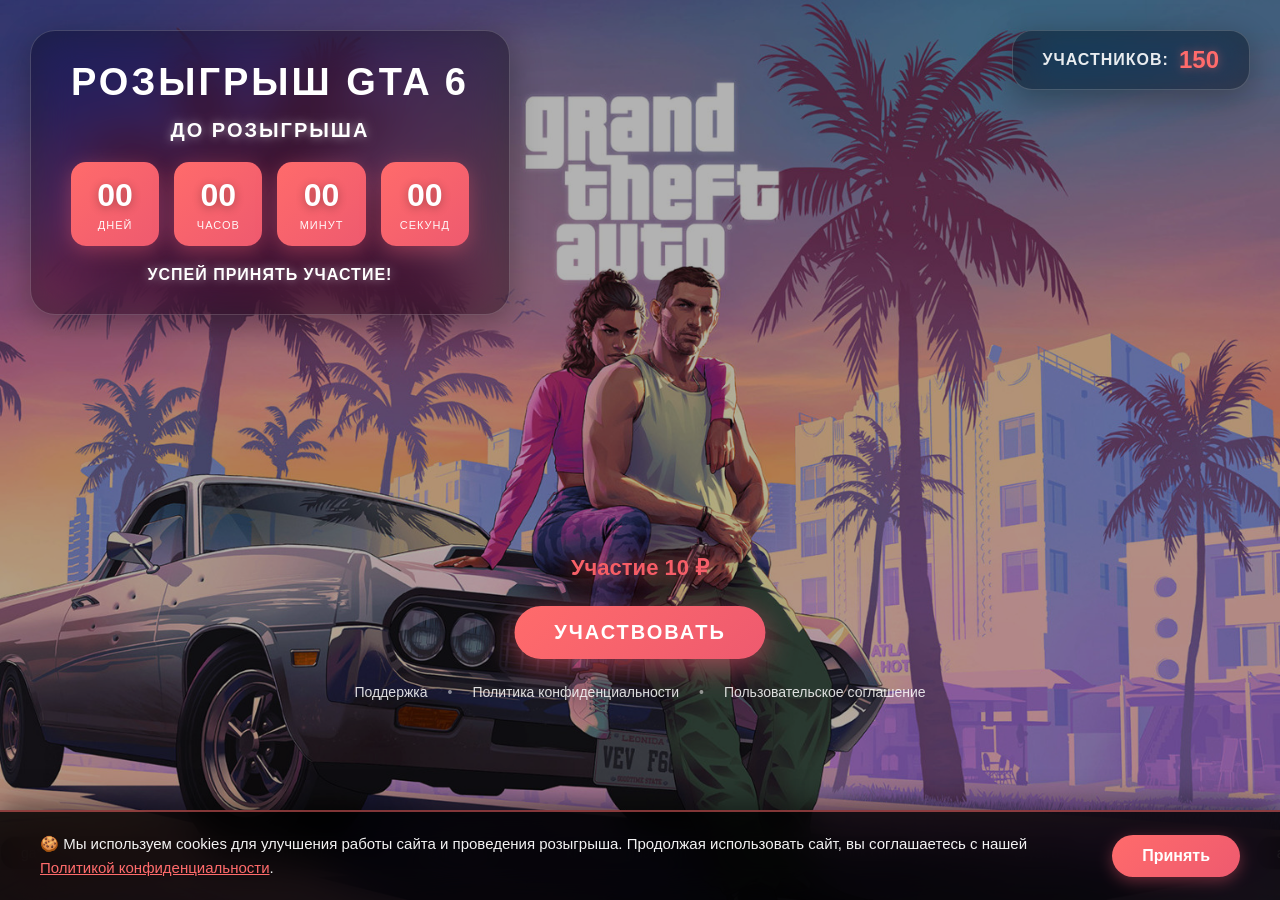
==== index.html @ ddca16e7 "Add files via upload" ====
<!DOCTYPE html>
<html lang="ru">
<head>
    <meta charset="UTF-8">
    <meta name="viewport" content="width=device-width, initial-scale=1.0">
    <title>Розыгрыш GTA 6 - Участвуй и выигрывай!</title>
    <link rel="stylesheet" href="style.css">
</head>
<body>
    <!-- Фон на весь экран -->
    <div class="background-image"></div>
    
    <!-- Заголовок и таймер вверху слева -->
    <div class="timer-section">
        <h1>Розыгрыш GTA 6</h1>
        <h2>До розыгрыша</h2>
        <div class="timer">
            <div class="timer-block">
                <span id="days" class="timer-value">00</span>
                <span class="timer-label">Дней</span>
            </div>
            <div class="timer-block">
                <span id="hours" class="timer-value">00</span>
                <span class="timer-label">Часов</span>
            </div>
            <div class="timer-block">
                <span id="minutes" class="timer-value">00</span>
                <span class="timer-label">Минут</span>
            </div>
            <div class="timer-block">
                <span id="seconds" class="timer-value">00</span>
                <span class="timer-label">Секунд</span>
            </div>
        </div>
        <p class="timer-subtitle">Успей принять участие!</p>
    </div>
    
    <!-- Счётчик участников вверху справа -->
    <div class="participants-header">
        <span class="participants-label">Участников:</span>
        <span class="participants-count" id="participantsCount">150</span>
    </div>
    
    <!-- Кнопка по центру -->
    <div class="main-section">
        <div class="floating-text">Участие 10 ₽</div>
        <a href="https://boomai.ru/pay9?ref=RB2UJSNW" target="_blank" class="participate-btn">Участвовать</a>
        
        <!-- Ссылки на документы -->
        <div class="footer-links">
            <a href="support.html" target="_blank">Поддержка</a>
            <span class="separator">•</span>
            <a href="privacy.html" target="_blank">Политика конфиденциальности</a>
            <span class="separator">•</span>
            <a href="terms.html" target="_blank">Пользовательское соглашение</a>
        </div>
    </div>
    
    <!-- Почты летят горизонтально внизу -->
    <div class="emails-ticker">
        <div class="emails-track" id="emailsTrack"></div>
    </div>

    <!-- Модальное окно для участия -->
    <div id="modal" class="modal">
        <div class="modal-content">
            <span class="close">&times;</span>
            <h2>Принять участие в розыгрыше</h2>
            <form id="participateForm">
                <input type="email" id="emailInput" placeholder="Введите ваш email" required>
                <button type="submit">Отправить</button>
            </form>
        </div>
    </div>

    <!-- Уведомление о Cookies -->
    <div id="cookieNotice" class="cookie-notice">
        <div class="cookie-content">
            <p class="cookie-text">🍪 Мы используем cookies для улучшения работы сайта и проведения розыгрыша. Продолжая использовать сайт, вы соглашаетесь с нашей <a href="privacy.html" target="_blank">Политикой конфиденциальности</a>.</p>
            <button id="acceptCookies" class="cookie-btn">Принять</button>
        </div>
    </div>

    <script src="script.js"></script>
</body>
</html>
---- style.css ----
* {
    margin: 0;
    padding: 0;
    box-sizing: border-box;
}

body {
    font-family: 'Segoe UI', Tahoma, Geneva, Verdana, sans-serif;
    min-height: 100vh;
    overflow: hidden;
    position: relative;
}

/* Фон на весь экран */
.background-image {
    position: fixed;
    top: 0;
    left: 0;
    width: 100%;
    height: 100%;
    background-image: url('photo_553590.jpg');
    background-size: cover;
    background-position: center;
    background-repeat: no-repeat;
    z-index: 1;
}

.background-image::after {
    content: '';
    position: absolute;
    top: 0;
    left: 0;
    width: 100%;
    height: 100%;
    background: rgba(0, 0, 0, 0.3);
    z-index: 2;
}

/* Таймер - слева вверху */
.timer-section {
    position: fixed;
    top: 30px;
    left: 30px;
    background: rgba(0, 0, 0, 0.4);
    backdrop-filter: blur(20px) saturate(180%);
    -webkit-backdrop-filter: blur(20px) saturate(180%);
    padding: 30px 40px;
    border-radius: 25px;
    box-shadow: 0 8px 32px rgba(0, 0, 0, 0.3);
    z-index: 10;
    border: 1px solid rgba(255, 255, 255, 0.18);
}

.timer-section h1 {
    color: #ffffff;
    font-size: 38px;
    margin-bottom: 15px;
    text-transform: uppercase;
    letter-spacing: 3px;
    text-shadow: none;
    font-weight: 900;
    text-align: center;
}

/* Кнопка по центру */
.main-section {
    position: fixed;
    top: 70%;
    left: 50%;
    transform: translate(-50%, -50%);
    text-align: center;
    z-index: 10;
}

/* Плавающий текст над кнопкой */
.floating-text {
    color: #ffffff;
    font-size: 22px;
    font-weight: 700;
    margin-bottom: 25px;
    text-shadow: 0 0 20px rgba(255, 107, 107, 0.8), 0 0 40px rgba(255, 107, 107, 0.5);
    animation: floatAround 6s ease-in-out infinite;
    background: linear-gradient(135deg, #ff6b6b 0%, #ee5a6f 50%, #ff6b6b 100%);
    background-size: 200% 200%;
    -webkit-background-clip: text;
    -webkit-text-fill-color: transparent;
    background-clip: text;
    animation: floatAround 6s ease-in-out infinite, gradientShift 3s ease infinite;
}

@keyframes floatAround {
    0% {
        transform: translate(0, 0);
    }
    25% {
        transform: translate(15px, -10px);
    }
    50% {
        transform: translate(-10px, -15px);
    }
    75% {
        transform: translate(-15px, 10px);
    }
    100% {
        transform: translate(0, 0);
    }
}

@keyframes gradientShift {
    0% {
        background-position: 0% 50%;
    }
    50% {
        background-position: 100% 50%;
    }
    100% {
        background-position: 0% 50%;
    }
}

.participate-btn {
    background: linear-gradient(135deg, #ff6b6b 0%, #ee5a6f 100%);
    color: white;
    border: none;
    padding: 15px 40px;
    font-size: 20px;
    font-weight: bold;
    border-radius: 50px;
    cursor: pointer;
    box-shadow: 0 8px 30px rgba(238, 90, 111, 0.6);
    transition: all 0.3s ease;
    text-transform: uppercase;
    letter-spacing: 2px;
    text-decoration: none;
    display: inline-block;
}

.participate-btn:hover {
    transform: translateY(-5px) scale(1.05);
    box-shadow: 0 12px 40px rgba(238, 90, 111, 0.8);
}

.participate-btn:active {
    transform: translateY(-2px) scale(1.02);
}

/* Ссылки под кнопкой */
.footer-links {
    margin-top: 20px;
    display: flex;
    align-items: center;
    justify-content: center;
    gap: 10px;
    flex-wrap: wrap;
}

.footer-links a {
    color: rgba(255, 255, 255, 0.85);
    text-decoration: none;
    font-size: 14px;
    transition: all 0.3s ease;
    padding: 5px 10px;
}

.footer-links a:hover {
    color: #ff6b6b;
    text-shadow: 0 0 10px rgba(255, 107, 107, 0.5);
}

.footer-links .separator {
    color: rgba(255, 255, 255, 0.5);
    font-size: 14px;
}

.timer-section h2 {
    color: #ffffff;
    font-size: 20px;
    margin-bottom: 20px;
    text-align: center;
    text-transform: uppercase;
    letter-spacing: 2px;
    text-shadow: 0 0 10px rgba(255, 255, 255, 0.5);
}

.timer {
    display: grid;
    grid-template-columns: repeat(4, 1fr);
    gap: 15px;
    margin-bottom: 20px;
}

.timer-block {
    background: linear-gradient(135deg, #ff6b6b 0%, #ee5a6f 100%);
    padding: 15px 12px;
    border-radius: 15px;
    text-align: center;
    display: flex;
    flex-direction: column;
    box-shadow: 0 5px 20px rgba(238, 90, 111, 0.4);
    min-width: 80px;
}

.timer-value {
    font-size: 32px;
    font-weight: bold;
    color: white;
    text-shadow: 0 2px 10px rgba(0, 0, 0, 0.3);
}

.timer-label {
    font-size: 11px;
    color: rgba(255, 255, 255, 0.95);
    margin-top: 5px;
    text-transform: uppercase;
    letter-spacing: 1px;
}

.timer-subtitle {
    text-align: center;
    color: #ffffff;
    font-weight: 600;
    font-size: 16px;
    text-transform: uppercase;
    letter-spacing: 1px;
    text-shadow: 0 0 10px rgba(255, 255, 255, 0.5);
}

/* Почты летят горизонтально внизу */
.emails-ticker {
    position: fixed;
    bottom: 30px;
    left: 0;
    width: 100%;
    z-index: 10;
    padding: 0;
    overflow: hidden;
}

.participants-header {
    position: fixed;
    top: 30px;
    right: 30px;
    background: rgba(0, 0, 0, 0.4);
    backdrop-filter: blur(20px) saturate(180%);
    -webkit-backdrop-filter: blur(20px) saturate(180%);
    border: 1px solid rgba(255, 255, 255, 0.18);
    padding: 15px 30px;
    display: inline-flex;
    align-items: center;
    gap: 10px;
    border-radius: 20px;
    box-shadow: 0 8px 32px rgba(0, 0, 0, 0.3);
    z-index: 10;
}

.participants-label {
    color: rgba(255, 255, 255, 0.9);
    font-size: 16px;
    font-weight: 600;
    text-transform: uppercase;
    letter-spacing: 1px;
}

.participants-count {
    color: #ff6b6b;
    font-size: 24px;
    font-weight: 900;
    text-shadow: 0 0 10px rgba(255, 107, 107, 0.5);
    transition: transform 0.2s ease;
}

.emails-track {
    display: flex;
    gap: 20px;
    animation: scroll 60s linear infinite;
    white-space: nowrap;
    will-change: transform;
}

@keyframes scroll {
    0% {
        transform: translateX(0);
    }
    100% {
        transform: translateX(-50%);
    }
}

.email-item {
    padding: 8px 20px;
    font-size: 14px;
    color: rgba(255, 255, 255, 0.9);
    display: inline-block;
    font-weight: 500;
    background: rgba(0, 0, 0, 0.4);
    backdrop-filter: blur(20px) saturate(180%);
    -webkit-backdrop-filter: blur(20px) saturate(180%);
    border: 1px solid rgba(255, 255, 255, 0.18);
    border-radius: 15px;
    box-shadow: 0 4px 16px rgba(0, 0, 0, 0.2);
    flex-shrink: 0;
}

/* Модальное окно */
.modal {
    display: none;
    position: fixed;
    z-index: 1000;
    left: 0;
    top: 0;
    width: 100%;
    height: 100%;
    background-color: rgba(0, 0, 0, 0.8);
    backdrop-filter: blur(10px);
}

.modal-content {
    background: linear-gradient(135deg, #1a1a1a 0%, #2d2d2d 100%);
    margin: 10% auto;
    padding: 40px;
    border-radius: 25px;
    width: 90%;
    max-width: 500px;
    box-shadow: 0 10px 50px rgba(0, 0, 0, 0.7);
    position: relative;
    border: 2px solid rgba(255, 255, 255, 0.2);
}

.close {
    color: #ffffff;
    float: right;
    font-size: 32px;
    font-weight: bold;
    cursor: pointer;
    line-height: 20px;
    transition: all 0.3s ease;
}

.close:hover {
    color: #ff6b6b;
    transform: rotate(90deg);
}

.modal-content h2 {
    color: #ffffff;
    margin-bottom: 25px;
    text-align: center;
    font-size: 28px;
    text-transform: uppercase;
    letter-spacing: 2px;
}

#participateForm {
    display: flex;
    flex-direction: column;
    gap: 20px;
}

#emailInput {
    padding: 15px 20px;
    font-size: 16px;
    border: 2px solid rgba(255, 255, 255, 0.3);
    border-radius: 10px;
    transition: all 0.3s;
    background: rgba(255, 255, 255, 0.1);
    color: #ffffff;
}

#emailInput::placeholder {
    color: rgba(255, 255, 255, 0.5);
}

#emailInput:focus {
    outline: none;
    border-color: #ff6b6b;
    background: rgba(255, 255, 255, 0.15);
}

#participateForm button {
    background: linear-gradient(135deg, #ff6b6b 0%, #ee5a6f 100%);
    color: white;
    border: none;
    padding: 15px;
    font-size: 18px;
    font-weight: bold;
    border-radius: 10px;
    cursor: pointer;
    transition: all 0.3s ease;
    text-transform: uppercase;
    letter-spacing: 1px;
}

#participateForm button:hover {
    transform: translateY(-3px);
    box-shadow: 0 8px 25px rgba(238, 90, 111, 0.6);
}

/* Адаптивность */
@media (max-width: 1200px) {
    .timer-section {
        padding: 25px 30px;
    }
    
    .timer-section h1 {
        font-size: 32px;
    }
    
    .timer-block {
        min-width: 70px;
    }
    
    .participants-header {
        padding: 12px 25px;
        top: 20px;
        right: 20px;
    }
}

@media (max-width: 968px) {
    .timer-section {
        padding: 20px;
        top: 20px;
        left: 20px;
        right: auto;
        max-width: calc(100% - 40px);
    }
    
    .timer-section h1 {
        font-size: 24px;
        margin-bottom: 12px;
    }
    
    .timer-section h2 {
        font-size: 16px;
        margin-bottom: 15px;
    }
    
    .timer {
        grid-template-columns: repeat(4, 1fr);
        gap: 10px;
    }
    
    .timer-block {
        padding: 12px 8px;
        min-width: auto;
    }
    
    .timer-value {
        font-size: 24px;
    }
    
    .timer-label {
        font-size: 10px;
    }
    
    .timer-subtitle {
        font-size: 14px;
    }
    
    .main-section {
        top: 65%;
    }
    
    .floating-text {
        font-size: 18px;
        margin-bottom: 20px;
    }
    
    .participate-btn {
        padding: 14px 35px;
        font-size: 18px;
    }
    
    .footer-links {
        margin-top: 15px;
    }
    
    .footer-links a {
        font-size: 12px;
        padding: 4px 8px;
    }
    
    .footer-links .separator {
        font-size: 12px;
    }
    
    .participants-header {
        padding: 10px 20px;
        top: 20px;
        right: 20px;
    }
    
    .participants-label {
        font-size: 13px;
    }
    
    .participants-count {
        font-size: 20px;
    }
    
    .email-item {
        font-size: 12px;
        padding: 6px 15px;
    }
    
    .emails-ticker {
        bottom: 20px;
    }
}

@media (max-width: 600px) {
    .timer-section {
        padding: 15px;
        top: 15px;
        left: 15px;
        max-width: calc(100% - 30px);
    }
    
    .timer-section h1 {
        font-size: 20px;
        margin-bottom: 10px;
        letter-spacing: 1px;
    }
    
    .timer-section h2 {
        font-size: 14px;
        margin-bottom: 12px;
    }
    
    .timer {
        grid-template-columns: repeat(4, 1fr);
        gap: 8px;
    }
    
    .timer-block {
        padding: 10px 6px;
    }
    
    .timer-value {
        font-size: 20px;
    }
    
    .timer-label {
        font-size: 9px;
        margin-top: 4px;
    }
    
    .timer-subtitle {
        font-size: 12px;
    }
    
    .main-section {
        top: 60%;
    }
    
    .floating-text {
        font-size: 16px;
        margin-bottom: 15px;
    }
    
    .participate-btn {
        padding: 12px 30px;
        font-size: 16px;
        letter-spacing: 1px;
    }
    
    .footer-links {
        margin-top: 12px;
        gap: 8px;
    }
    
    .footer-links a {
        font-size: 11px;
        padding: 3px 6px;
    }
    
    .footer-links .separator {
        font-size: 11px;
    }
    
    .participants-header {
        padding: 8px 15px;
        top: 15px;
        right: 15px;
    }
    
    .participants-label {
        font-size: 11px;
    }
    
    .participants-count {
        font-size: 18px;
    }
    
    .email-item {
        font-size: 11px;
        padding: 6px 12px;
    }
    
    .emails-ticker {
        bottom: 15px;
    }
}

@media (max-width: 400px) {
    .timer-section {
        padding: 12px;
        top: 10px;
        left: 10px;
        max-width: calc(100% - 20px);
    }
    
    .timer-section h1 {
        font-size: 18px;
        margin-bottom: 8px;
    }
    
    .timer-section h2 {
        font-size: 12px;
        margin-bottom: 10px;
    }
    
    .timer {
        grid-template-columns: repeat(2, 1fr);
        gap: 8px;
    }
    
    .timer-block {
        padding: 10px 8px;
    }
    
    .timer-value {
        font-size: 22px;
    }
    
    .timer-label {
        font-size: 9px;
    }
    
    .timer-subtitle {
        font-size: 11px;
    }
    
    .main-section {
        top: 55%;
    }
    
    .floating-text {
        font-size: 14px;
        margin-bottom: 12px;
    }
    
    .participate-btn {
        padding: 11px 25px;
        font-size: 15px;
    }
    
    .footer-links {
        margin-top: 10px;
        gap: 5px;
    }
    
    .footer-links a {
        font-size: 10px;
        padding: 3px 5px;
    }
    
    .footer-links .separator {
        font-size: 10px;
    }
    
    .participants-header {
        padding: 7px 12px;
        top: 10px;
        right: 10px;
    }
    
    .participants-label {
        font-size: 10px;
    }
    
    .participants-count {
        font-size: 16px;
    }
    
    .email-item {
        font-size: 10px;
        padding: 5px 10px;
    }
    
    .emails-ticker {
        bottom: 10px;
    }
    
    .emails-track {
        gap: 15px;
    }
}

/* Уведомление о Cookies */
.cookie-notice {
    position: fixed;
    bottom: 0;
    left: 0;
    right: 0;
    background: rgba(0, 0, 0, 0.85);
    backdrop-filter: blur(20px) saturate(180%);
    -webkit-backdrop-filter: blur(20px) saturate(180%);
    padding: 20px;
    box-shadow: 0 -5px 30px rgba(0, 0, 0, 0.5);
    z-index: 1000;
    border-top: 2px solid rgba(255, 107, 107, 0.5);
    display: none;
    animation: slideUp 0.4s ease-out;
}

.cookie-notice.show {
    display: block;
}

@keyframes slideUp {
    from {
        transform: translateY(100%);
        opacity: 0;
    }
    to {
        transform: translateY(0);
        opacity: 1;
    }
}

.cookie-content {
    max-width: 1200px;
    margin: 0 auto;
    display: flex;
    align-items: center;
    justify-content: space-between;
    gap: 20px;
    flex-wrap: wrap;
}

.cookie-text {
    color: rgba(255, 255, 255, 0.95);
    font-size: 15px;
    line-height: 1.6;
    flex: 1;
    min-width: 250px;
}

.cookie-text a {
    color: #ff6b6b;
    text-decoration: underline;
    transition: color 0.3s ease;
}

.cookie-text a:hover {
    color: #ff8585;
}

.cookie-btn {
    background: linear-gradient(135deg, #ff6b6b 0%, #ee5a6f 100%);
    color: white;
    border: none;
    padding: 12px 30px;
    font-size: 16px;
    font-weight: bold;
    border-radius: 25px;
    cursor: pointer;
    transition: all 0.3s ease;
    box-shadow: 0 4px 15px rgba(238, 90, 111, 0.4);
}

.cookie-btn:hover {
    transform: translateY(-2px);
    box-shadow: 0 6px 20px rgba(238, 90, 111, 0.6);
}

.cookie-btn:active {
    transform: translateY(0);
}

@media (max-width: 600px) {
    .cookie-content {
        flex-direction: column;
        text-align: center;
    }
    
    .cookie-text {
        font-size: 14px;
    }
    
    .cookie-btn {
        width: 100%;
        padding: 14px 30px;
    }
}
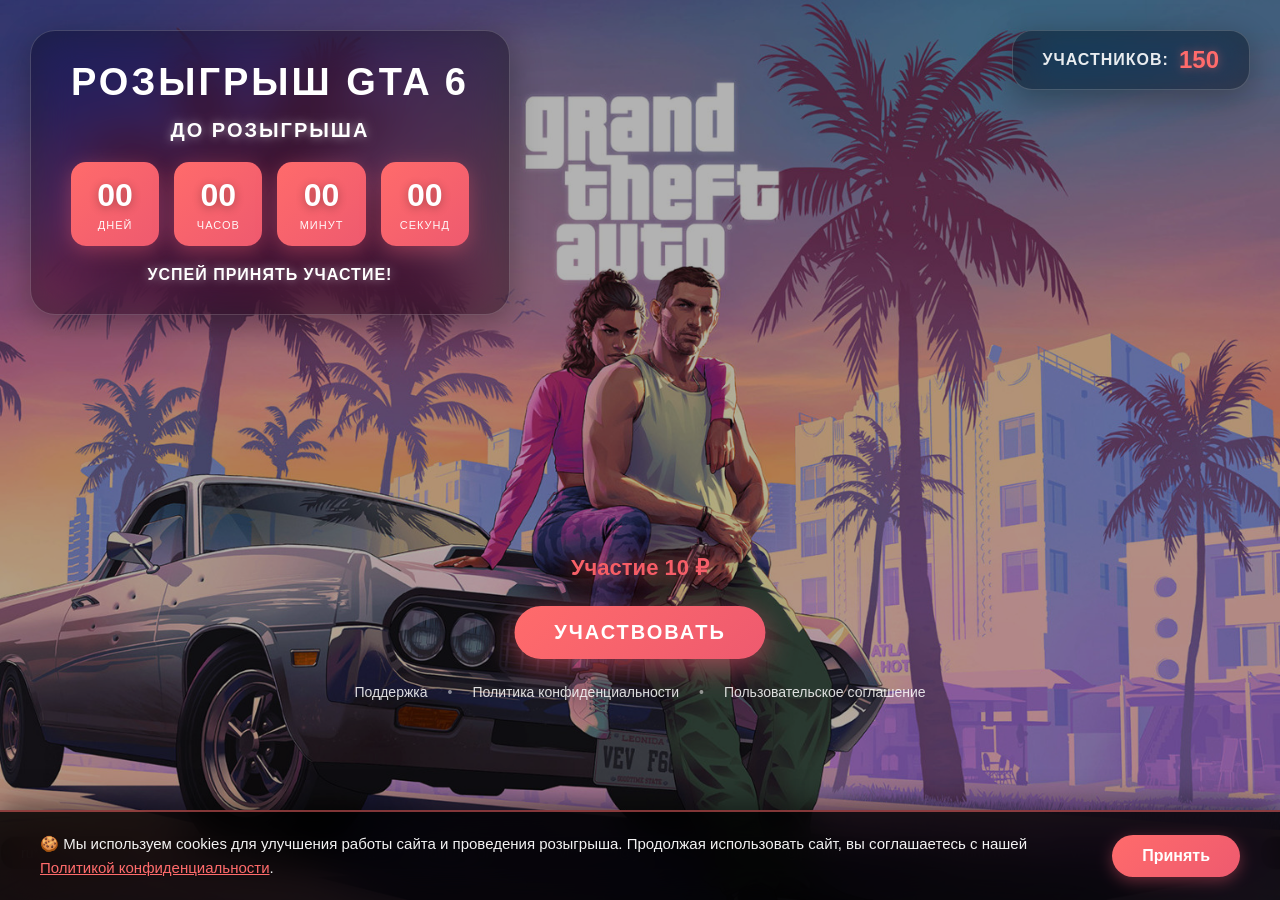
==== commit 15103427: "Add files via upload" ====
--- a/index.html
+++ b/index.html
@@ -4,6 +4,9 @@
     <meta charset="UTF-8">
     <meta name="viewport" content="width=device-width, initial-scale=1.0">
     <title>Розыгрыш GTA 6 - Участвуй и выигрывай!</title>
+    <link rel="icon" type="image/png" href="2934-gta-vi.png">
+    <link rel="shortcut icon" type="image/png" href="2934-gta-vi.png">
+    <link rel="apple-touch-icon" href="2934-gta-vi.png">
     <link rel="stylesheet" href="style.css">
 </head>
 <body>
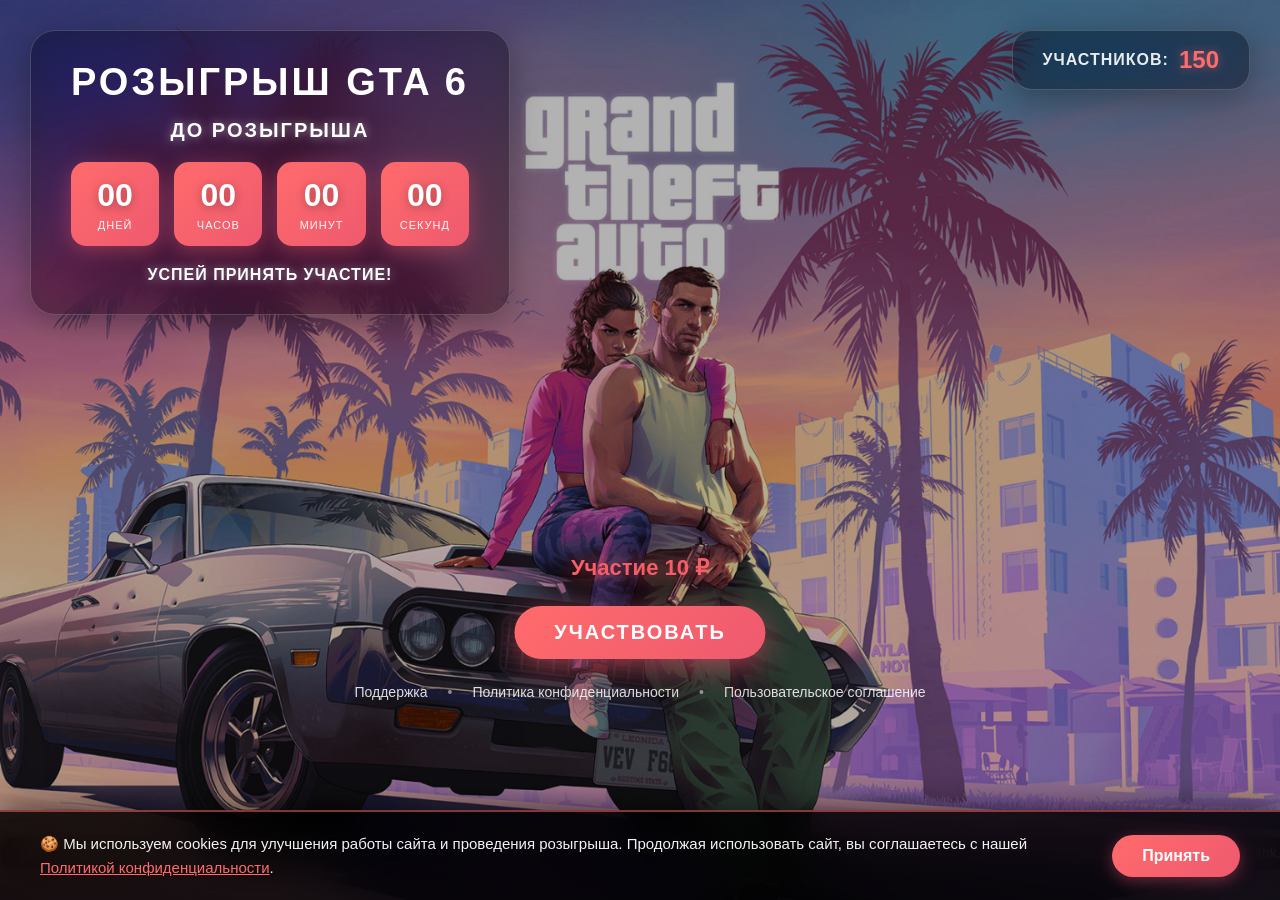
==== commit 4f811690: "Add files via upload" ====
--- a/index.html
+++ b/index.html
@@ -4,9 +4,6 @@
     <meta charset="UTF-8">
     <meta name="viewport" content="width=device-width, initial-scale=1.0">
     <title>Розыгрыш GTA 6 - Участвуй и выигрывай!</title>
-    <link rel="icon" type="image/png" href="2934-gta-vi.png">
-    <link rel="shortcut icon" type="image/png" href="2934-gta-vi.png">
-    <link rel="apple-touch-icon" href="2934-gta-vi.png">
     <link rel="stylesheet" href="style.css">
 </head>
 <body>
--- a/style.css
+++ b/style.css
@@ -133,15 +133,60 @@
     letter-spacing: 2px;
     text-decoration: none;
     display: inline-block;
+    position: relative;
+    animation: breathe 2s ease-in-out infinite, pulseGlow 2s ease-in-out infinite;
+}
+
+@keyframes breathe {
+    0%, 100% {
+        transform: scale(1);
+    }
+    50% {
+        transform: scale(1.05);
+    }
+}
+
+@keyframes pulseGlow {
+    0%, 100% {
+        box-shadow: 0 8px 30px rgba(238, 90, 111, 0.6), 0 0 0 0 rgba(238, 90, 111, 0.7);
+    }
+    50% {
+        box-shadow: 0 10px 35px rgba(238, 90, 111, 0.7), 0 0 10px 5px rgba(238, 90, 111, 0.3);
+    }
+}
+
+.participate-btn::before {
+    content: '';
+    position: absolute;
+    top: -3px;
+    left: -3px;
+    right: -3px;
+    bottom: -3px;
+    background: linear-gradient(135deg, #ff6b6b, #ee5a6f, #ff6b6b);
+    border-radius: 50px;
+    z-index: -1;
+    opacity: 0;
+    animation: borderPulse 2s ease-in-out infinite;
+    background-size: 200% 200%;
+}
+
+@keyframes borderPulse {
+    0%, 100% {
+        opacity: 0;
+    }
+    50% {
+        opacity: 0.4;
+    }
 }
 
 .participate-btn:hover {
-    transform: translateY(-5px) scale(1.05);
-    box-shadow: 0 12px 40px rgba(238, 90, 111, 0.8);
+    transform: scale(1.08);
+    box-shadow: 0 15px 50px rgba(238, 90, 111, 0.9);
+    animation: none;
 }
 
 .participate-btn:active {
-    transform: translateY(-2px) scale(1.02);
+    transform: scale(1.03);
 }
 
 /* Ссылки под кнопкой */
@@ -419,10 +464,13 @@
 @media (max-width: 968px) {
     .timer-section {
         padding: 20px;
-        top: 20px;
-        left: 20px;
+        top: 50%;
+        bottom: auto;
+        left: 50%;
+        transform: translate(-50%, -50%);
         right: auto;
         max-width: calc(100% - 40px);
+        width: auto;
     }
     
     .timer-section h1 {
@@ -458,12 +506,33 @@
     }
     
     .main-section {
-        top: 65%;
+        top: auto;
+        bottom: 120px;
+        transform: translateX(-50%);
     }
     
     .floating-text {
         font-size: 18px;
         margin-bottom: 20px;
+        animation: floatAroundMobile 6s ease-in-out infinite, gradientShift 3s ease infinite;
+    }
+    
+    @keyframes floatAroundMobile {
+        0% {
+            transform: translate(0, 0);
+        }
+        25% {
+            transform: translate(10px, -5px);
+        }
+        50% {
+            transform: translate(-8px, -8px);
+        }
+        75% {
+            transform: translate(-10px, 5px);
+        }
+        100% {
+            transform: translate(0, 0);
+        }
     }
     
     .participate-btn {
@@ -511,8 +580,10 @@
 @media (max-width: 600px) {
     .timer-section {
         padding: 15px;
-        top: 15px;
-        left: 15px;
+        top: 50%;
+        bottom: auto;
+        left: 50%;
+        transform: translate(-50%, -50%);
         max-width: calc(100% - 30px);
     }
     
@@ -550,12 +621,33 @@
     }
     
     .main-section {
-        top: 60%;
+        top: auto;
+        bottom: 100px;
+        transform: translateX(-50%);
     }
     
     .floating-text {
         font-size: 16px;
         margin-bottom: 15px;
+        animation: floatAroundSmall 6s ease-in-out infinite, gradientShift 3s ease infinite;
+    }
+    
+    @keyframes floatAroundSmall {
+        0% {
+            transform: translate(0, 0);
+        }
+        25% {
+            transform: translate(8px, -3px);
+        }
+        50% {
+            transform: translate(-6px, -5px);
+        }
+        75% {
+            transform: translate(-8px, 3px);
+        }
+        100% {
+            transform: translate(0, 0);
+        }
     }
     
     .participate-btn {
@@ -605,8 +697,10 @@
 @media (max-width: 400px) {
     .timer-section {
         padding: 12px;
-        top: 10px;
-        left: 10px;
+        top: 45%;
+        bottom: auto;
+        left: 50%;
+        transform: translate(-50%, -50%);
         max-width: calc(100% - 20px);
     }
     
@@ -642,12 +736,33 @@
     }
     
     .main-section {
-        top: 55%;
+        top: auto;
+        bottom: 80px;
+        transform: translateX(-50%);
     }
     
     .floating-text {
         font-size: 14px;
         margin-bottom: 12px;
+        animation: floatAroundTiny 6s ease-in-out infinite, gradientShift 3s ease infinite;
+    }
+    
+    @keyframes floatAroundTiny {
+        0% {
+            transform: translate(0, 0);
+        }
+        25% {
+            transform: translate(5px, -2px);
+        }
+        50% {
+            transform: translate(-4px, -3px);
+        }
+        75% {
+            transform: translate(-5px, 2px);
+        }
+        100% {
+            transform: translate(0, 0);
+        }
     }
     
     .participate-btn {
